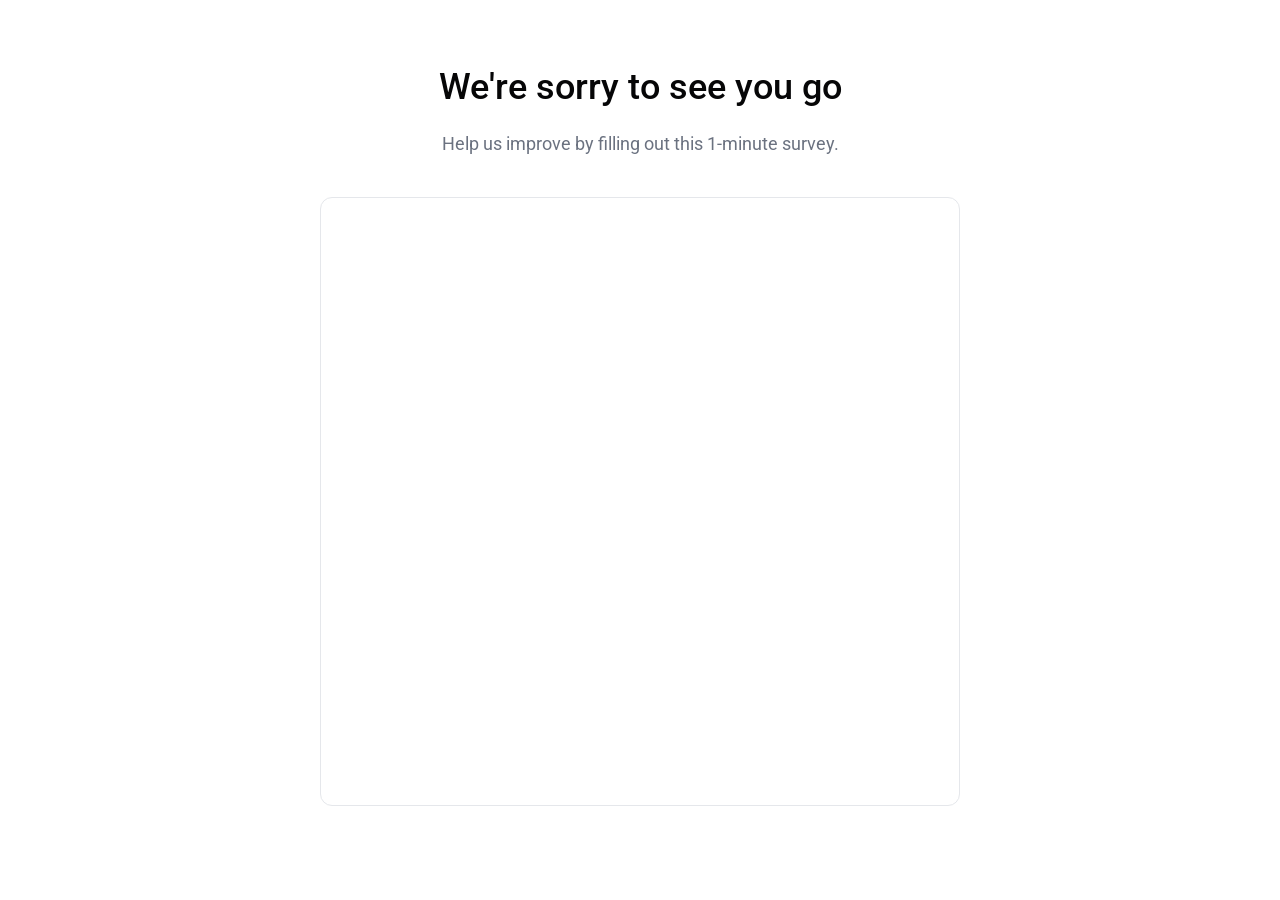
==== speed-auto-clicker/uninstall.html @ 25243fd1 "Refactor Speed Auto Clicker HTML files: update index.html for redirection to welcome page, add unins" ====
<!DOCTYPE html>
<html lang="en">
<head>
  <meta charset="UTF-8">
  <meta name="viewport" content="width=device-width, initial-scale=1.0">
  <title>Speed Auto Clicker — Uninstalled</title>
  <link rel="icon" href="icon128.png" type="image/png">
  <link rel="preconnect" href="https://fonts.googleapis.com">
  <link rel="preconnect" href="https://fonts.gstatic.com" crossorigin>
  <link href="https://fonts.googleapis.com/css2?family=Roboto:wght@400;500;700&display=swap" rel="stylesheet">
  <script defer src="https://cloud.umami.is/script.js" data-website-id="4e1191f7-4c58-449f-82f1-370c4249376d"></script>
  <style>
    *, *::before, *::after {
      box-sizing: border-box;
      margin: 0;
      padding: 0;
    }

    body {
      min-height: 100vh;
      background: #fff;
      color: #060607;
      font-family: 'Roboto', sans-serif;
      font-size: 16px;
      line-height: 1.5;
      -webkit-font-smoothing: antialiased;
    }

    .container {
      max-width: 720px;
      margin: 0 auto;
      padding: 60px 40px;
      text-align: center;
    }

    h1 {
      font-size: 36px;
      font-weight: 500;
      margin-bottom: 16px;
    }

    .subtitle {
      font-size: 18px;
      color: #6b7280;
      margin-bottom: 40px;
    }

    .form-wrapper {
      border: 1px solid #e5e7eb;
      border-radius: 12px;
      overflow: hidden;
    }

    .form-wrapper iframe {
      width: 100%;
      height: 600px;
      border: none;
    }

    @media (max-width: 768px) {
      .container {
        padding: 40px 20px;
      }

      h1 {
        font-size: 28px;
      }

      .form-wrapper iframe {
        height: 500px;
      }
    }
  </style>
</head>
<body>
  <div class="container">
    <h1>We're sorry to see you go</h1>
    <p class="subtitle">Help us improve by filling out this 1-minute survey.</p>

    <div class="form-wrapper">
      <iframe src="https://docs.google.com/forms/d/e/1FAIpQLSeP8Ji-N2YS6JyMCt0bKK_B7swKI_Zmp8ZTtMILbcHA2paETw/viewform?embedded=true" title="Feedback survey">Loading…</iframe>
    </div>
  </div>
</body>
</html>
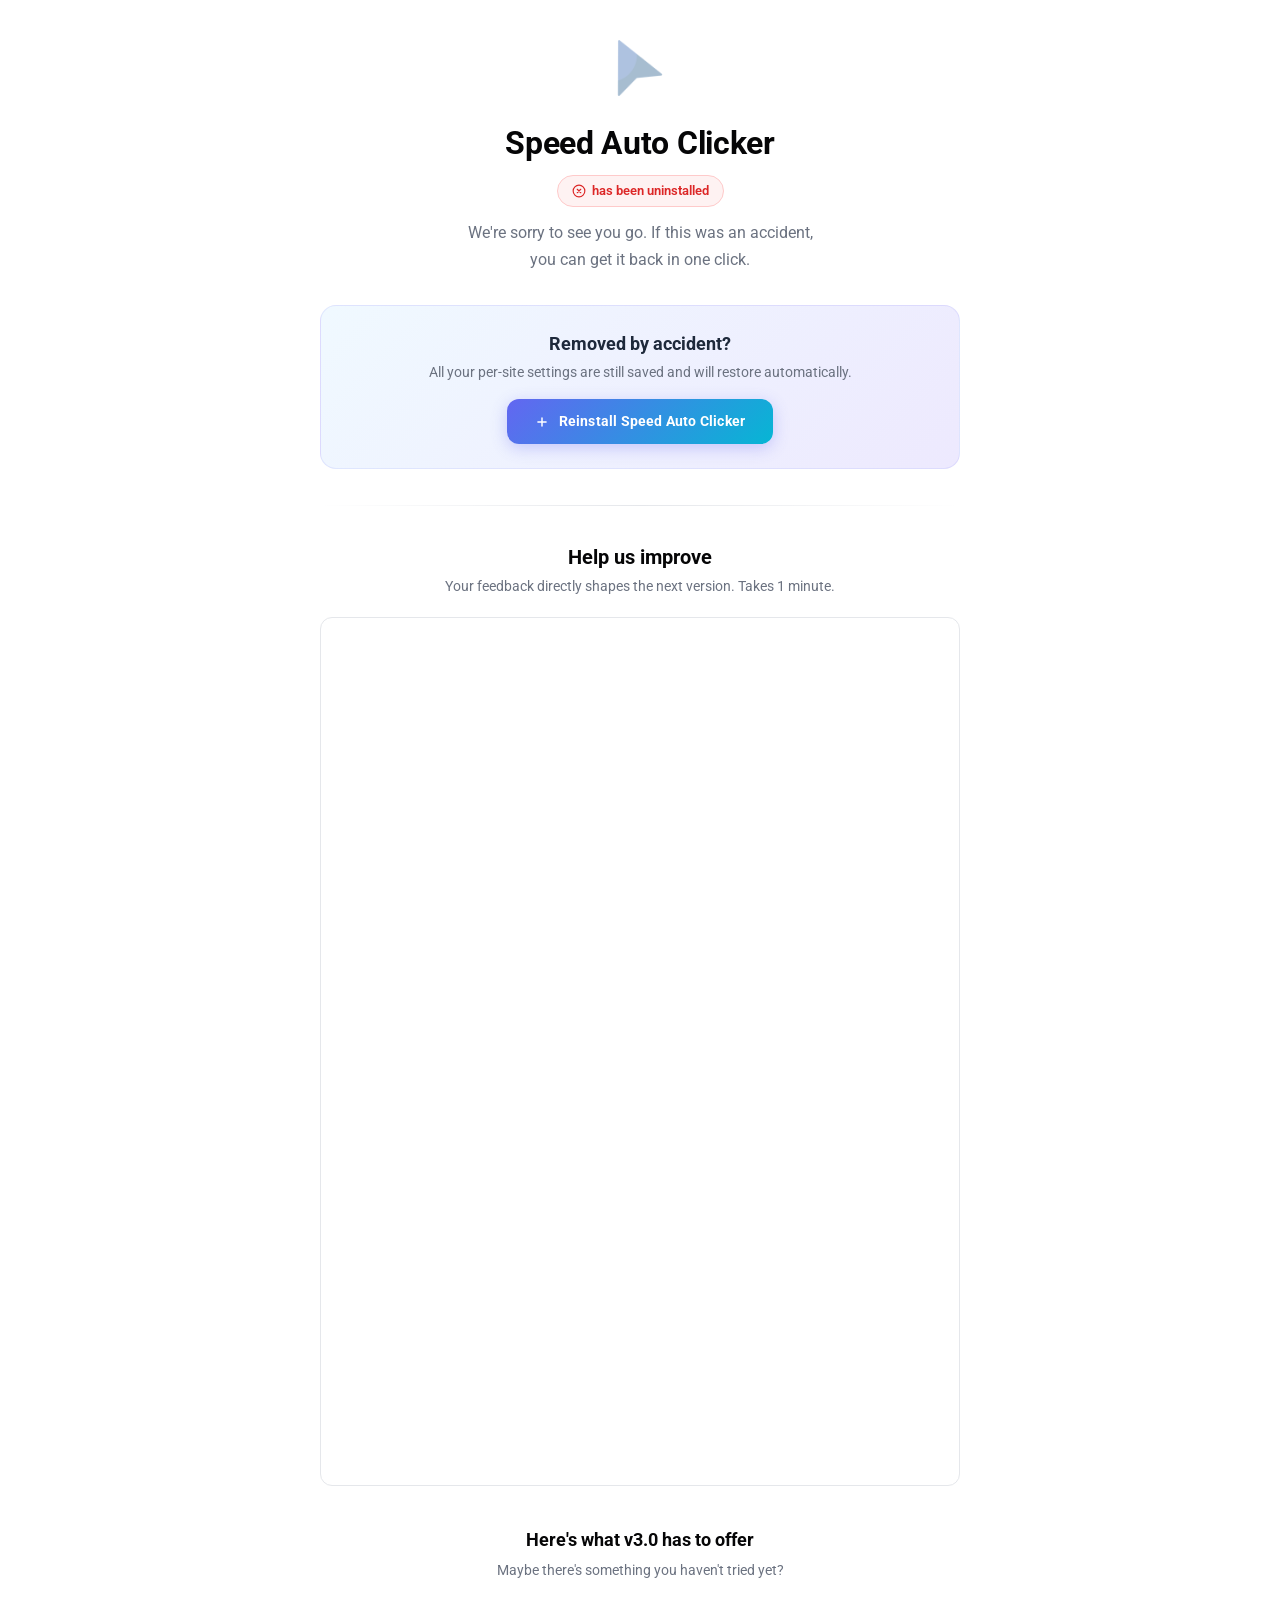
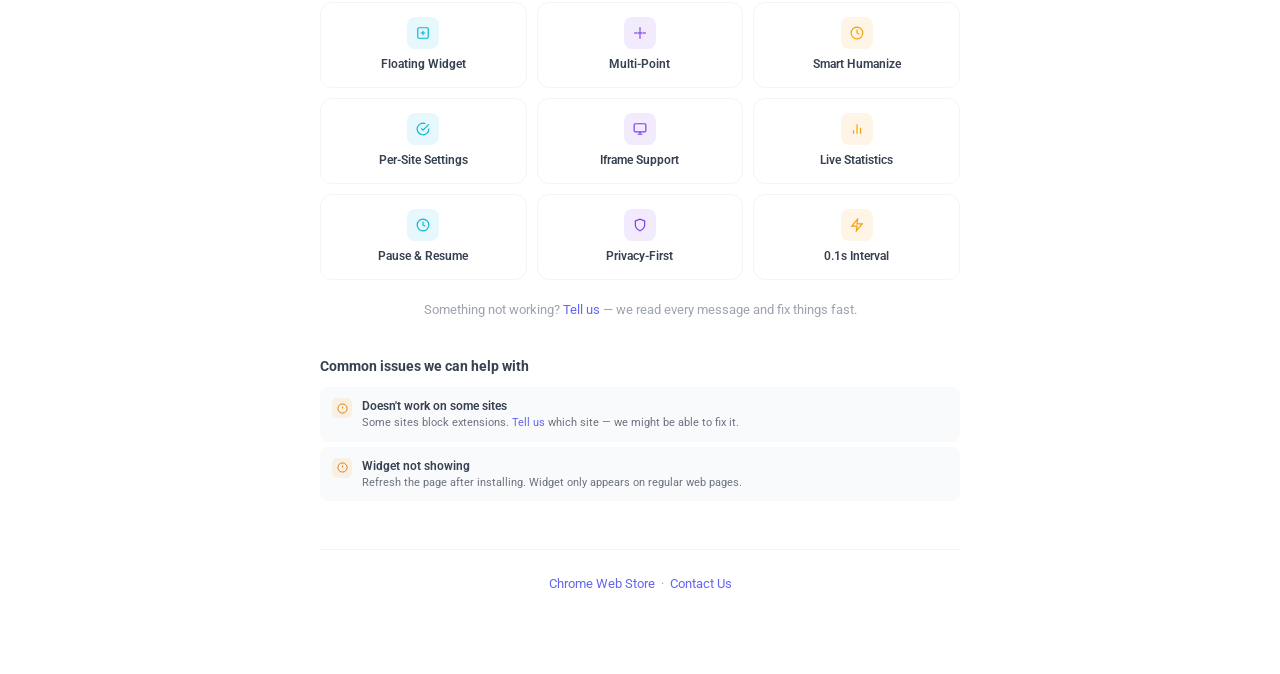
==== commit fdd4627b: "Enhance Speed Auto Clicker HTML files: redesign uninstall.html for improved user experience with a n" ====
--- a/speed-auto-clicker/uninstall.html
+++ b/speed-auto-clicker/uninstall.html
@@ -10,76 +10,183 @@
   <link href="https://fonts.googleapis.com/css2?family=Roboto:wght@400;500;700&display=swap" rel="stylesheet">
   <script defer src="https://cloud.umami.is/script.js" data-website-id="4e1191f7-4c58-449f-82f1-370c4249376d"></script>
   <style>
-    *, *::before, *::after {
-      box-sizing: border-box;
-      margin: 0;
-      padding: 0;
-    }
+    *, *::before, *::after { box-sizing:border-box; margin:0; padding:0; }
+    body { min-height:100vh; background:#fff; color:#060607; font-family:'Roboto',sans-serif; font-size:16px; line-height:1.5; -webkit-font-smoothing:antialiased; }
+    .wrap { max-width:720px; margin:0 auto; padding:40px 40px 80px; }
 
-    body {
-      min-height: 100vh;
-      background: #fff;
-      color: #060607;
-      font-family: 'Roboto', sans-serif;
-      font-size: 16px;
-      line-height: 1.5;
-      -webkit-font-smoothing: antialiased;
-    }
+    /* ===== HERO ===== */
+    .hero { text-align:center; padding-bottom:32px; }
+    .hero-icon { display:inline-block; margin-bottom:16px; opacity:.35; }
+    h1 { font-size:32px; font-weight:700; margin-bottom:8px; letter-spacing:-.3px; }
+    h1 img { vertical-align:-6px; margin-right:4px; }
+    .hero-status { display:inline-flex; align-items:center; gap:6px; padding:5px 14px; border-radius:20px; background:#fef2f2; border:1px solid #fecaca; font-size:13px; font-weight:600; color:#dc2626; margin-bottom:12px; }
+    .hero-sub { font-size:16px; color:#6b7280; line-height:1.7; max-width:480px; margin:0 auto; }
 
-    .container {
-      max-width: 720px;
-      margin: 0 auto;
-      padding: 60px 40px;
-      text-align: center;
-    }
+    /* ===== REINSTALL CARD ===== */
+    .reinstall { background:linear-gradient(135deg,#f0f9ff,#ede9fe); border-radius:16px; padding:24px 28px; margin-bottom:36px; border:1px solid rgba(99,102,241,.12); text-align:center; }
+    .reinstall-title { font-size:18px; font-weight:700; color:#1e293b; margin-bottom:4px; }
+    .reinstall-desc { font-size:14px; color:#6b7280; margin-bottom:16px; line-height:1.6; }
+    .reinstall-btn { display:inline-flex; align-items:center; gap:10px; padding:12px 28px; background:linear-gradient(135deg,#6366f1,#06b6d4); color:#fff; font-size:14px; font-weight:700; border-radius:12px; text-decoration:none; letter-spacing:.2px; box-shadow:0 4px 16px rgba(99,102,241,.3); transition:transform .2s,box-shadow .2s; }
+    .reinstall-btn:hover { transform:translateY(-2px); box-shadow:0 8px 24px rgba(99,102,241,.35); }
+    .reinstall-btn svg { flex-shrink:0; }
 
-    h1 {
-      font-size: 36px;
-      font-weight: 500;
-      margin-bottom: 16px;
-    }
+    /* ===== DIVIDER ===== */
+    .divider { height:1px; background:linear-gradient(90deg,transparent,#e5e7eb,transparent); margin:36px 0; }
 
-    .subtitle {
-      font-size: 18px;
-      color: #6b7280;
-      margin-bottom: 40px;
-    }
+    /* ===== FEEDBACK ===== */
+    .feedback { text-align:center; margin-bottom:20px; }
+    .feedback-title { font-size:20px; font-weight:700; margin-bottom:4px; }
+    .feedback-sub { font-size:14px; color:#6b7280; }
+    .form-wrapper { border:1px solid #e5e7eb; border-radius:12px; overflow:hidden; }
+    .form-wrapper iframe { width:100%; height:860px; border:none; }
 
-    .form-wrapper {
-      border: 1px solid #e5e7eb;
-      border-radius: 12px;
-      overflow: hidden;
-    }
+    /* ===== FEATURES GRID ===== */
+    .features { margin-top:40px; }
+    .features-title { text-align:center; font-size:18px; font-weight:700; margin-bottom:6px; }
+    .features-sub { text-align:center; font-size:14px; color:#6b7280; margin-bottom:20px; line-height:1.6; }
+    .features-grid { display:grid; grid-template-columns:repeat(3,1fr); gap:10px; margin-bottom:20px; }
+    .feat { padding:14px; border-radius:12px; border:1px solid #f3f4f6; text-align:center; transition:border-color .2s; }
+    .feat:hover { border-color:#e0e7ff; }
+    .feat-ico { width:32px; height:32px; border-radius:8px; display:flex; align-items:center; justify-content:center; margin:0 auto 6px; }
+    .feat-ico.cy { background:rgba(6,182,212,.1); }
+    .feat-ico.vi { background:rgba(124,58,237,.1); }
+    .feat-ico.am { background:rgba(245,158,11,.1); }
+    .feat-name { font-size:12px; font-weight:600; color:#374151; }
+    .features-note { text-align:center; font-size:13px; color:#9ca3af; line-height:1.6; }
+    .features-note a { color:#6366f1; text-decoration:none; }
+    .features-note a:hover { text-decoration:underline; }
 
-    .form-wrapper iframe {
-      width: 100%;
-      height: 600px;
-      border: none;
-    }
+    /* ===== COMMON ISSUES ===== */
+    .issues { margin-top:36px; }
+    .issues-title { font-size:14px; font-weight:700; color:#374151; margin-bottom:10px; }
+    .issue { display:flex; gap:10px; align-items:flex-start; padding:10px 12px; border-radius:8px; background:#f9fafb; margin-bottom:5px; }
+    .issue:last-child { margin-bottom:0; }
+    .issue-q { font-size:12px; font-weight:600; color:#374151; }
+    .issue-a { font-size:11px; color:#6b7280; line-height:1.5; }
+    .issue-a a { color:#6366f1; text-decoration:none; }
+    .issue-a a:hover { text-decoration:underline; }
+    .issue-ico { flex-shrink:0; width:20px; height:20px; border-radius:5px; background:rgba(245,158,11,.1); display:flex; align-items:center; justify-content:center; margin-top:1px; }
 
-    @media (max-width: 768px) {
-      .container {
-        padding: 40px 20px;
-      }
+    /* ===== FOOTER ===== */
+    .footer { text-align:center; margin-top:48px; padding-top:24px; border-top:1px solid #f3f4f6; font-size:13px; color:#9ca3af; }
+    .footer a { color:#6366f1; text-decoration:none; }
+    .footer a:hover { text-decoration:underline; }
 
-      h1 {
-        font-size: 28px;
-      }
-
-      .form-wrapper iframe {
-        height: 500px;
-      }
+    @media(max-width:768px) {
+      .wrap { padding:28px 20px 60px; }
+      h1 { font-size:24px; }
+      .features-grid { grid-template-columns:repeat(2,1fr); }
+      .reinstall { padding:20px 16px; }
     }
   </style>
 </head>
 <body>
-  <div class="container">
-    <h1>We're sorry to see you go</h1>
-    <p class="subtitle">Help us improve by filling out this 1-minute survey.</p>
+<div class="wrap">
 
-    <div class="form-wrapper">
-      <iframe src="https://docs.google.com/forms/d/e/1FAIpQLSeP8Ji-N2YS6JyMCt0bKK_B7swKI_Zmp8ZTtMILbcHA2paETw/viewform?embedded=true" title="Feedback survey">Loading…</iframe>
+  <!-- ===== HERO ===== -->
+  <div class="hero">
+    <div class="hero-icon"><img src="icon128.png" width="56" height="56" alt=""></div>
+    <h1>Speed Auto Clicker</h1>
+    <div class="hero-status">
+      <svg width="14" height="14" viewBox="0 0 24 24" fill="none" stroke="#dc2626" stroke-width="2" stroke-linecap="round"><circle cx="12" cy="12" r="10"/><path d="M15 9l-6 6M9 9l6 6"/></svg>
+      has been uninstalled
+    </div>
+    <p class="hero-sub">We're sorry to see you go. If this was an accident,<br>you can get it back in one click.</p>
+  </div>
+
+  <!-- ===== REINSTALL CARD ===== -->
+  <div class="reinstall">
+    <div class="reinstall-title">Removed by accident?</div>
+    <div class="reinstall-desc">All your per-site settings are still saved and will restore automatically.</div>
+    <a class="reinstall-btn" href="https://chromewebstore.google.com/detail/speed-auto-clicker/ogdcfemilkmkkdpnhpkmilfnlnpiedkl">
+      <svg width="14" height="14" viewBox="0 0 24 24" fill="none" stroke="#fff" stroke-width="2.5" stroke-linecap="round"><path d="M12 5v14M5 12h14"/></svg>
+      Reinstall Speed Auto Clicker
+    </a>
+  </div>
+
+  <div class="divider"></div>
+
+  <!-- ===== FEEDBACK ===== -->
+  <div class="feedback">
+    <div class="feedback-title">Help us improve</div>
+    <div class="feedback-sub">Your feedback directly shapes the next version. Takes 1 minute.</div>
+  </div>
+
+  <div class="form-wrapper">
+    <iframe src="https://docs.google.com/forms/d/e/1FAIpQLSeP8Ji-N2YS6JyMCt0bKK_B7swKI_Zmp8ZTtMILbcHA2paETw/viewform?embedded=true" title="Feedback survey" scrolling="no">Loading…</iframe>
+  </div>
+
+  <!-- ===== FEATURES ===== -->
+  <div class="features">
+    <div class="features-title">Here's what v3.0 has to offer</div>
+    <div class="features-sub">Maybe there's something you haven't tried yet?</div>
+    <div class="features-grid">
+      <div class="feat">
+        <div class="feat-ico cy"><svg width="14" height="14" viewBox="0 0 24 24" fill="none" stroke="#06b6d4" stroke-width="2"><rect x="3" y="3" width="18" height="18" rx="2"/><path d="M12 8v8M8 12h8"/></svg></div>
+        <div class="feat-name">Floating Widget</div>
+      </div>
+      <div class="feat">
+        <div class="feat-ico vi"><svg width="14" height="14" viewBox="0 0 24 24" fill="none" stroke="#7c3aed" stroke-width="2"><circle cx="12" cy="12" r="2"/><line x1="12" y1="2" x2="12" y2="8"/><line x1="12" y1="16" x2="12" y2="22"/><line x1="2" y1="12" x2="8" y2="12"/><line x1="16" y1="12" x2="22" y2="12"/></svg></div>
+        <div class="feat-name">Multi-Point</div>
+      </div>
+      <div class="feat">
+        <div class="feat-ico am"><svg width="14" height="14" viewBox="0 0 24 24" fill="none" stroke="#f59e0b" stroke-width="2"><circle cx="12" cy="12" r="10"/><polyline points="12 6 12 12 16 14"/></svg></div>
+        <div class="feat-name">Smart Humanize</div>
+      </div>
+      <div class="feat">
+        <div class="feat-ico cy"><svg width="14" height="14" viewBox="0 0 24 24" fill="none" stroke="#06b6d4" stroke-width="2"><path d="M22 11.08V12a10 10 0 11-5.93-9.14"/><polyline points="22 4 12 14.01 9 11.01"/></svg></div>
+        <div class="feat-name">Per-Site Settings</div>
+      </div>
+      <div class="feat">
+        <div class="feat-ico vi"><svg width="14" height="14" viewBox="0 0 24 24" fill="none" stroke="#7c3aed" stroke-width="2"><rect x="2" y="3" width="20" height="14" rx="2"/><path d="M8 21h8M12 17v4"/></svg></div>
+        <div class="feat-name">Iframe Support</div>
+      </div>
+      <div class="feat">
+        <div class="feat-ico am"><svg width="14" height="14" viewBox="0 0 24 24" fill="none" stroke="#f59e0b" stroke-width="2"><path d="M18 20V10M12 20V4M6 20v-6"/></svg></div>
+        <div class="feat-name">Live Statistics</div>
+      </div>
+      <div class="feat">
+        <div class="feat-ico cy"><svg width="14" height="14" viewBox="0 0 24 24" fill="none" stroke="#06b6d4" stroke-width="2"><circle cx="12" cy="12" r="10"/><polyline points="12 6 12 12 16 14"/></svg></div>
+        <div class="feat-name">Pause &amp; Resume</div>
+      </div>
+      <div class="feat">
+        <div class="feat-ico vi"><svg width="14" height="14" viewBox="0 0 24 24" fill="none" stroke="#7c3aed" stroke-width="2"><path d="M12 22s8-4 8-10V5l-8-3-8 3v7c0 6 8 10 8 10z"/></svg></div>
+        <div class="feat-name">Privacy-First</div>
+      </div>
+      <div class="feat">
+        <div class="feat-ico am"><svg width="14" height="14" viewBox="0 0 24 24" fill="none" stroke="#f59e0b" stroke-width="2"><path d="M13 2L3 14h9l-1 8 10-12h-9l1-8z"/></svg></div>
+        <div class="feat-name">0.1s Interval</div>
+      </div>
+    </div>
+    <div class="features-note">Something not working? <a href="mailto:riverstoneutils@gmail.com">Tell us</a> — we read every message and fix things fast.</div>
+  </div>
+
+  <!-- ===== COMMON ISSUES ===== -->
+  <div class="issues">
+    <div class="issues-title">Common issues we can help with</div>
+    <div class="issue">
+      <div class="issue-ico"><svg width="11" height="11" viewBox="0 0 24 24" fill="none" stroke="#d97706" stroke-width="2"><circle cx="12" cy="12" r="10"/><path d="M12 8v4M12 16h.01"/></svg></div>
+      <div>
+        <div class="issue-q">Doesn't work on some sites</div>
+        <div class="issue-a">Some sites block extensions. <a href="mailto:riverstoneutils@gmail.com">Tell us</a> which site — we might be able to fix it.</div>
+      </div>
+    </div>
+    <div class="issue">
+      <div class="issue-ico"><svg width="11" height="11" viewBox="0 0 24 24" fill="none" stroke="#d97706" stroke-width="2"><circle cx="12" cy="12" r="10"/><path d="M12 8v4M12 16h.01"/></svg></div>
+      <div>
+        <div class="issue-q">Widget not showing</div>
+        <div class="issue-a">Refresh the page after installing. Widget only appears on regular web pages.</div>
+      </div>
     </div>
   </div>
+
+  <!-- ===== FOOTER ===== -->
+  <div class="footer">
+    <a href="https://chromewebstore.google.com/detail/speed-auto-clicker/ogdcfemilkmkkdpnhpkmilfnlnpiedkl">Chrome Web Store</a>
+    &nbsp;&middot;&nbsp;
+    <a href="mailto:riverstoneutils@gmail.com">Contact Us</a>
+  </div>
+
+</div>
 </body>
 </html>
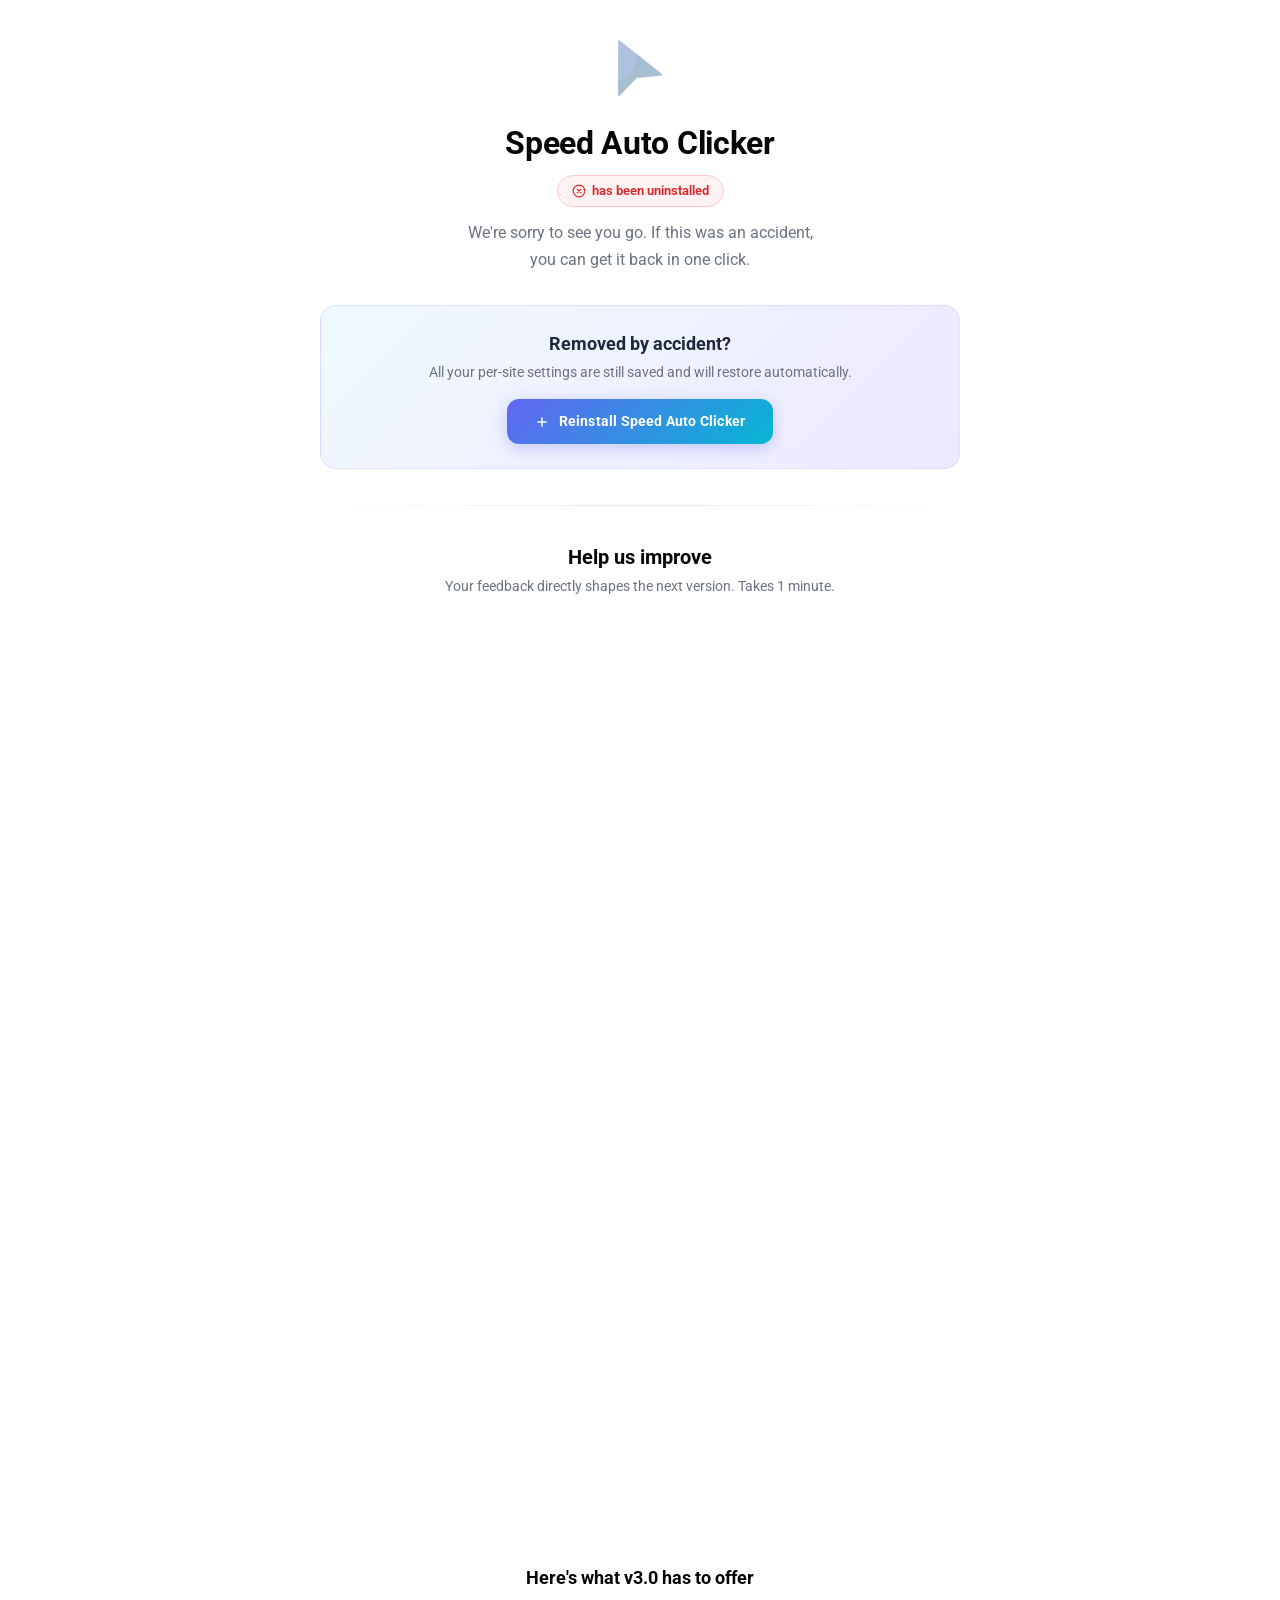
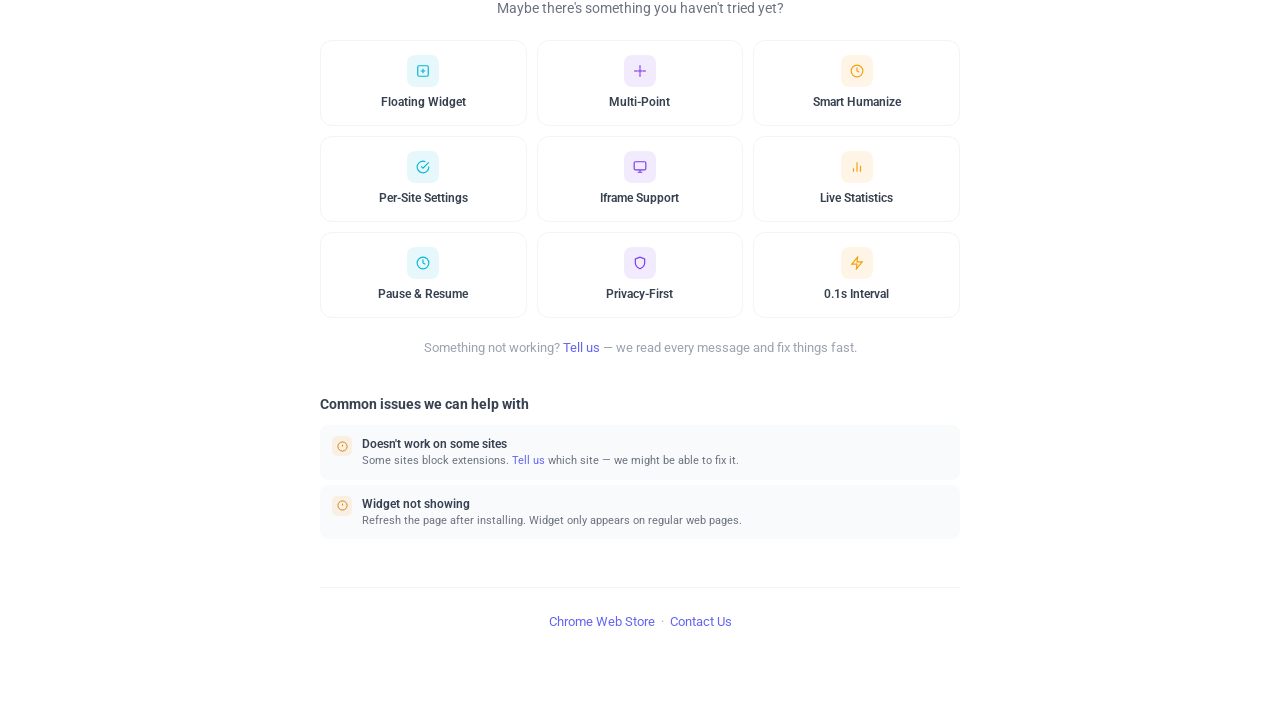
==== commit 9769d7eb: "feat(speed-auto-clicker): redesign welcome, update, and uninstall pages Use shared styles and reusab" ====
--- a/speed-auto-clicker/uninstall.html
+++ b/speed-auto-clicker/uninstall.html
@@ -37,8 +37,7 @@
     .feedback { text-align:center; margin-bottom:20px; }
     .feedback-title { font-size:20px; font-weight:700; margin-bottom:4px; }
     .feedback-sub { font-size:14px; color:#6b7280; }
-    .form-wrapper { border:1px solid #e5e7eb; border-radius:12px; overflow:hidden; }
-    .form-wrapper iframe { width:100%; height:860px; border:none; }
+    .form-wrapper iframe { width:100%; height:900px; border:none; }
 
     /* ===== FEATURES GRID ===== */
     .features { margin-top:40px; }
@@ -113,7 +112,7 @@
   </div>
 
   <div class="form-wrapper">
-    <iframe src="https://docs.google.com/forms/d/e/1FAIpQLSeP8Ji-N2YS6JyMCt0bKK_B7swKI_Zmp8ZTtMILbcHA2paETw/viewform?embedded=true" title="Feedback survey" scrolling="no">Loading…</iframe>
+    <iframe src="https://docs.google.com/forms/d/e/1FAIpQLSeP8Ji-N2YS6JyMCt0bKK_B7swKI_Zmp8ZTtMILbcHA2paETw/viewform?embedded=true" title="Feedback survey">Loading…</iframe>
   </div>
 
   <!-- ===== FEATURES ===== -->
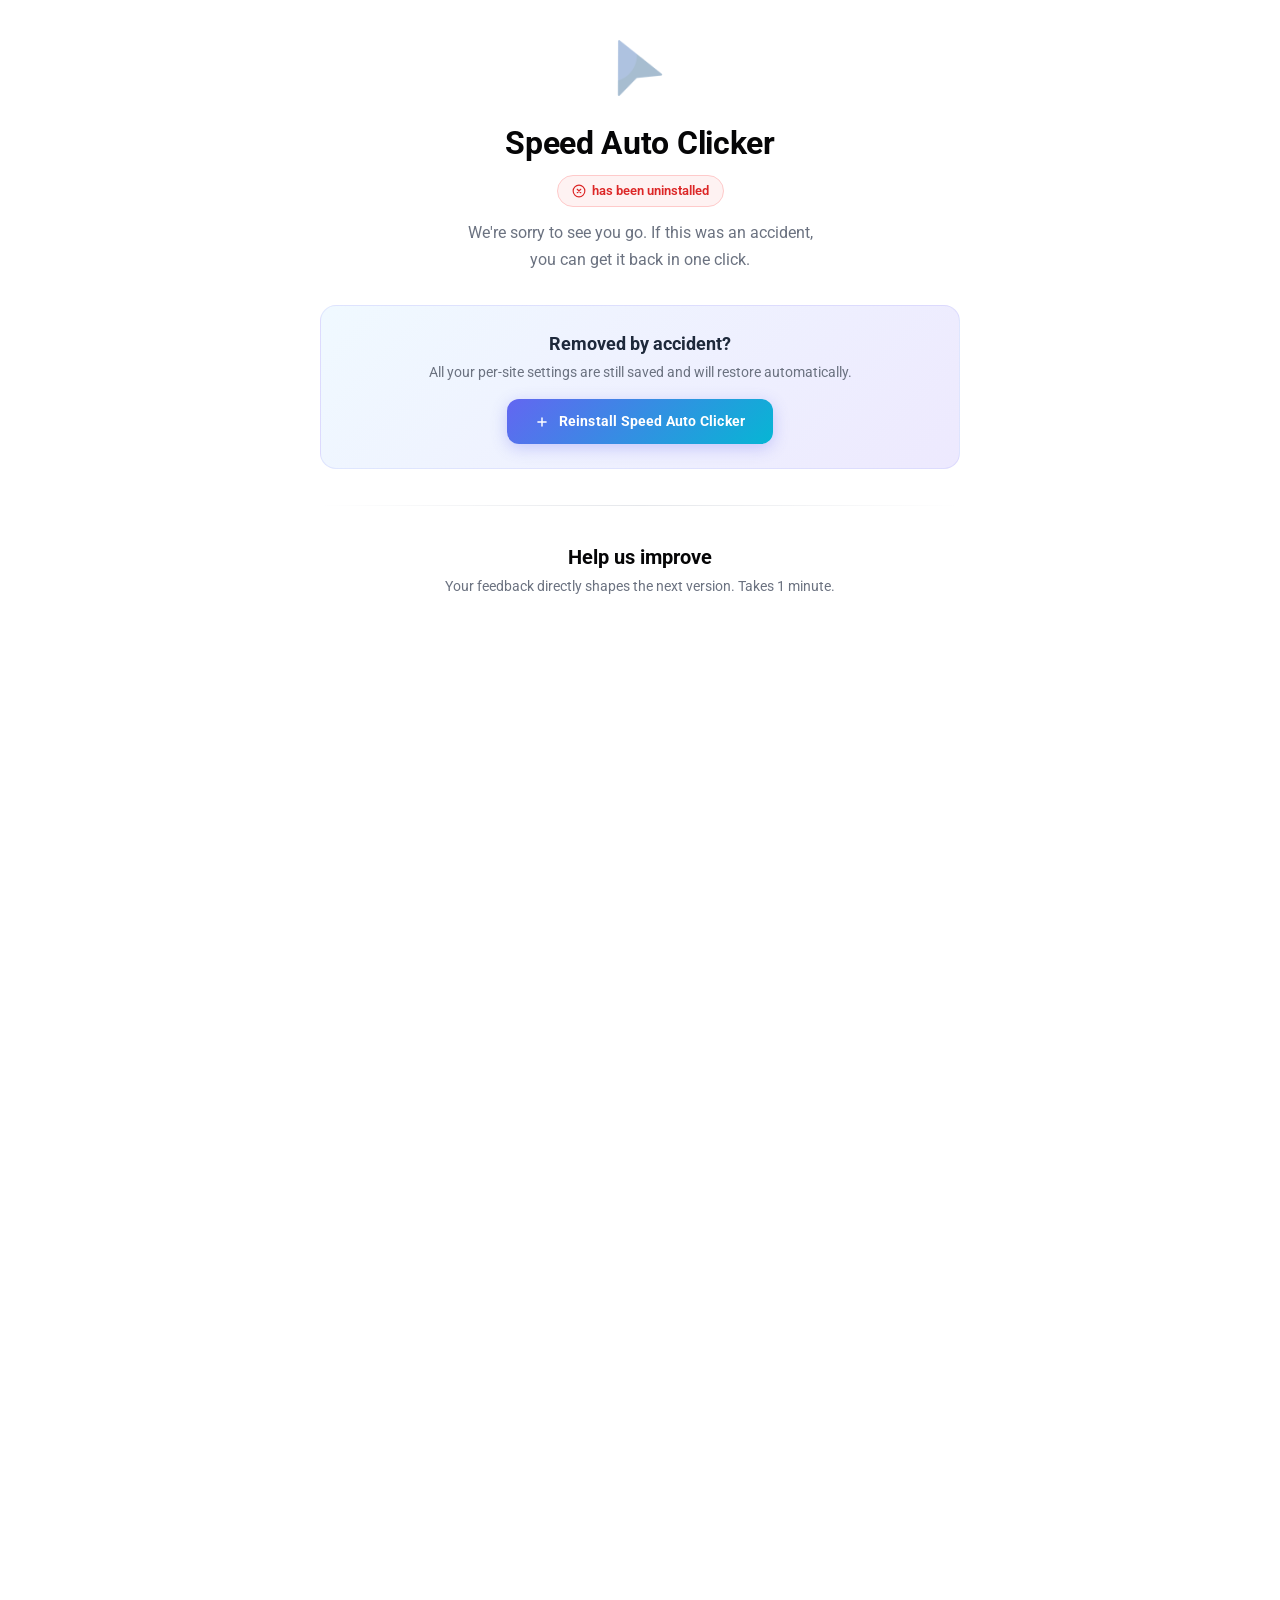
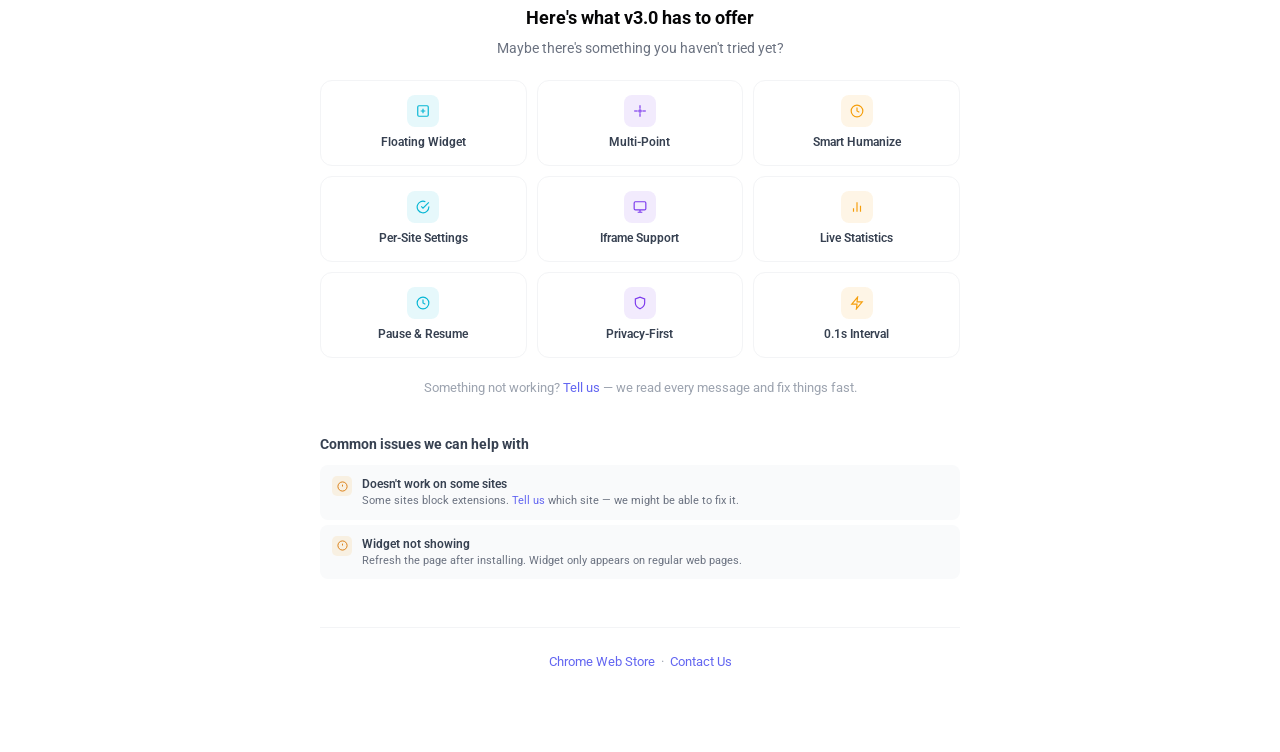
==== commit 7f19a9c4: "fix(speed-auto-clicker): adjust iframe height in uninstall.html and add new update page for version " ====
--- a/speed-auto-clicker/uninstall.html
+++ b/speed-auto-clicker/uninstall.html
@@ -37,7 +37,7 @@
     .feedback { text-align:center; margin-bottom:20px; }
     .feedback-title { font-size:20px; font-weight:700; margin-bottom:4px; }
     .feedback-sub { font-size:14px; color:#6b7280; }
-    .form-wrapper iframe { width:100%; height:900px; border:none; }
+    .form-wrapper iframe { width:100%; height:940px; border:none; }
 
     /* ===== FEATURES GRID ===== */
     .features { margin-top:40px; }
